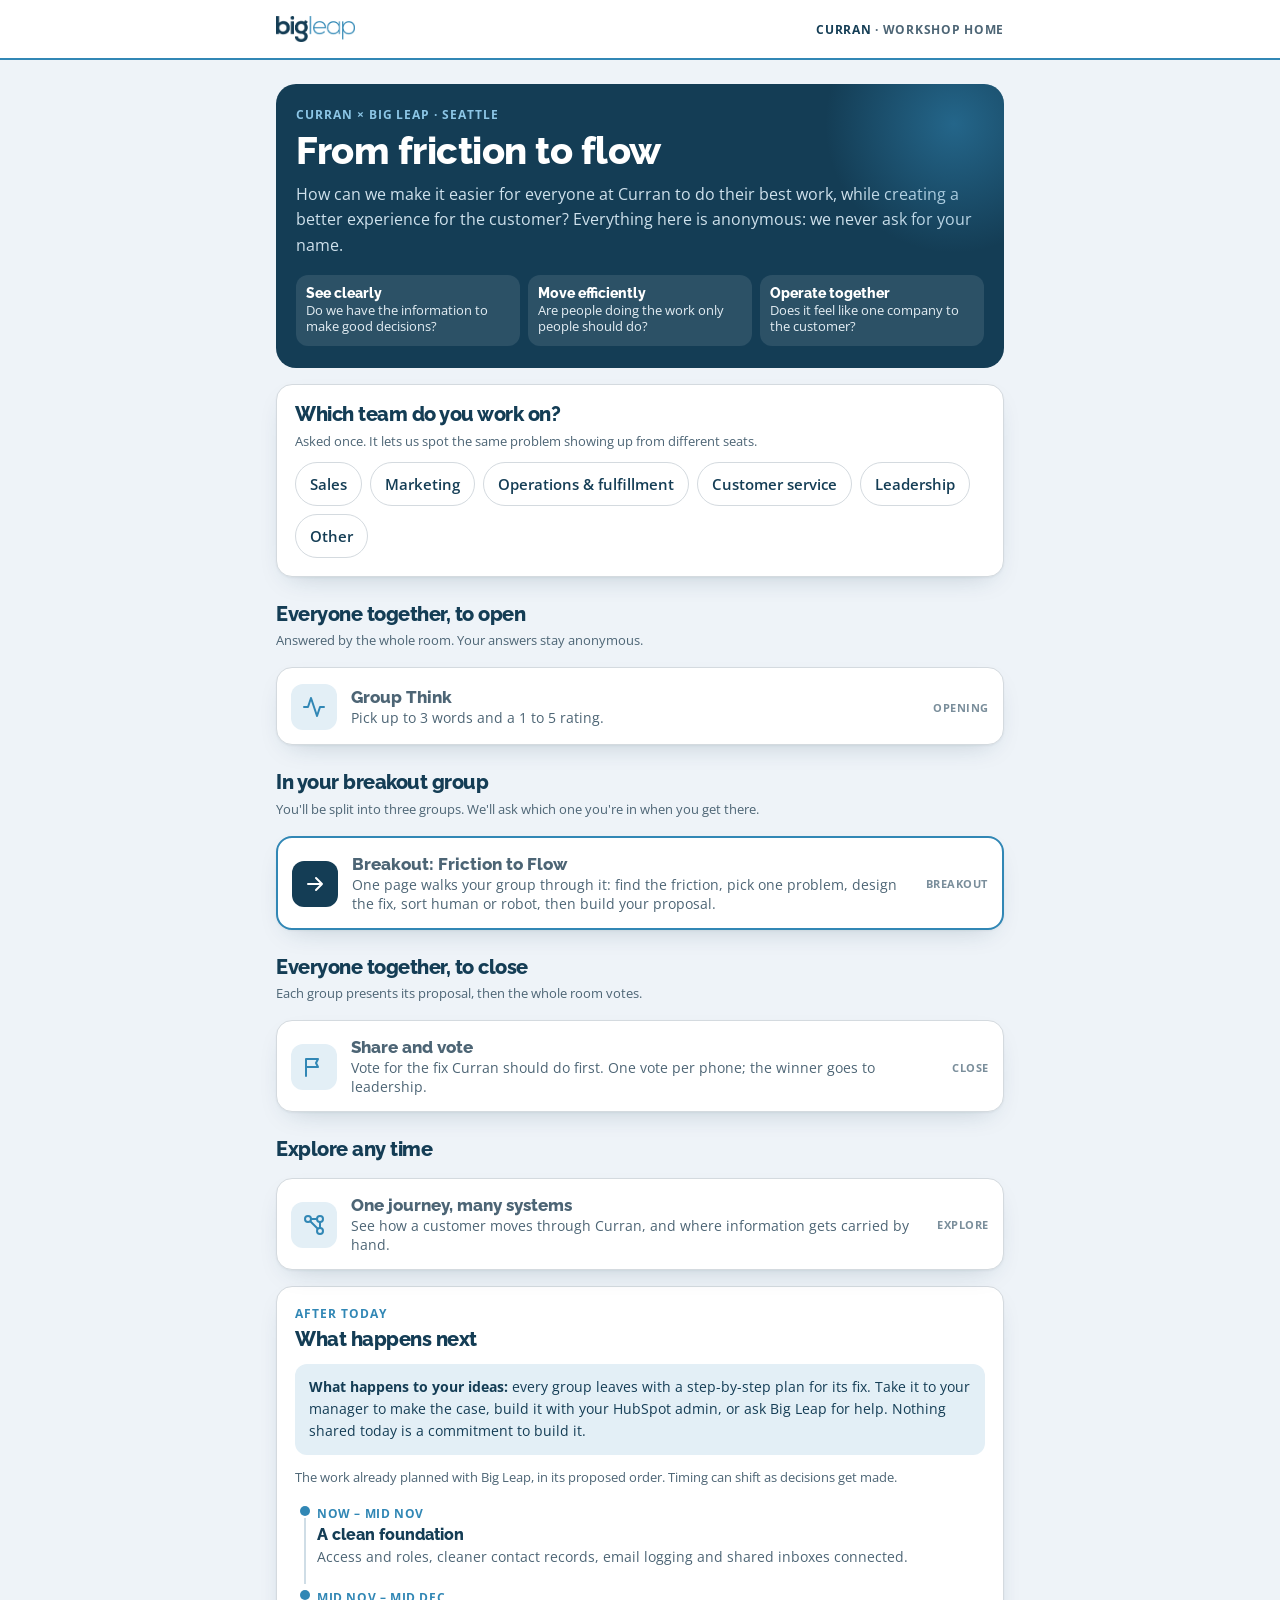
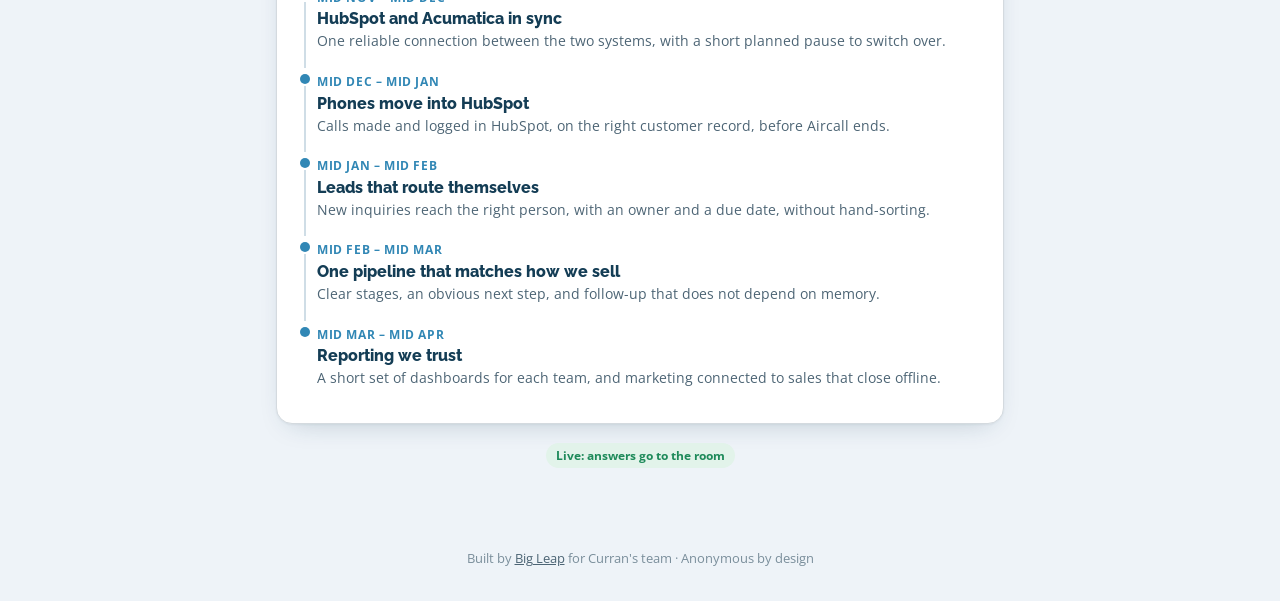
==== curran/index.html @ c3ac2c5b "Landing: Group Think description Co-Authored-By: Claude Opus 5.5 <noreply@anthropic.com> Claude-Sess" ====
<!doctype html>
<html lang="en">
<head>
<meta charset="utf-8">
<meta name="viewport" content="width=device-width, initial-scale=1, viewport-fit=cover">
<meta name="robots" content="noindex, nofollow">
<title>Workshop Toolkits</title>
<meta name="description" content="Interactive toolkits for the Curran × Big Leap RevOps workshop.">
<link rel="icon" href="../assets/bigleap-logo.png">
<link rel="stylesheet" href="../assets/workshop.css">
<style>
  .hero { background:var(--navy); color:#fff; border-radius:20px; padding:22px 20px; margin-top:4px; position:relative; overflow:hidden; }
  .hero::after { content:""; position:absolute; right:-80px; top:-90px; width:260px; height:260px; border-radius:50%; background:radial-gradient(circle, rgba(49,135,181,.55), rgba(49,135,181,0) 70%); }
  .hero h1 { color:#fff; font-size:clamp(26px,7vw,38px); font-weight:800; position:relative; }
  .hero p { color:#CFE1EC; margin-top:8px; position:relative; }
  .hero .eyebrow { color:#8CC6E6; position:relative; }
  .frame { display:grid; grid-template-columns:repeat(3,1fr); gap:8px; margin-top:16px; position:relative; }
  .frame div { background:rgba(255,255,255,.1); border-radius:12px; padding:10px; font-size:12.5px; line-height:1.35; color:#E4EEF4; }
  @media (max-width:440px){ .frame { grid-template-columns:1fr; } .frame div { display:flex; gap:8px; align-items:baseline; } .frame b { flex:none; width:118px; } }
  .frame b { display:block; font:800 14px "Raleway",Arial,sans-serif; color:#fff; margin-bottom:2px; }
  .acts { display:grid; gap:12px; margin-top:16px; }
  .act { display:flex; gap:14px; align-items:center; background:#fff; border:1px solid var(--line); border-radius:16px; padding:14px; text-decoration:none; color:var(--navy); box-shadow:var(--shadow); min-height:76px; }
  .act:hover { border-color:var(--blue); }
  .act .ic { flex:none; width:46px; height:46px; border-radius:12px; display:grid; place-items:center; background:var(--blue-soft); color:var(--blue); }
  .act .ic svg { width:24px; height:24px; }
  .act b { font:800 17px/1.2 "Raleway",Arial,sans-serif; display:block; }
  .act span { font-size:13.5px; color:var(--muted); line-height:1.4; display:block; margin-top:2px; }
  .act .when { margin-left:auto; flex:none; font:700 11px "Open Sans",Arial,sans-serif; color:var(--faint); text-transform:uppercase; letter-spacing:.05em; text-align:right; }
  .act .done-dot { color:var(--green); font-weight:700; }
  .act .see { display:block; font-size:12px; font-weight:700; color:var(--blue); margin-top:2px; white-space:nowrap; }
  .again { display:block; margin:-4px 0 10px 56px; font:700 13px "Open Sans",Arial,sans-serif; color:var(--navy); text-decoration:underline; }
  .tl { list-style:none; margin:12px 0 0; padding:0; position:relative; }
  .tl li { position:relative; padding:0 0 14px 22px; }
  .tl li::before { content:""; position:absolute; left:5px; top:6px; width:10px; height:10px; border-radius:50%; background:var(--blue); }
  .tl li::after { content:""; position:absolute; left:9px; top:18px; bottom:0; width:2px; background:#CFDDE6; }
  .tl li:last-child::after { display:none; }
  .tl .w { font:700 12px "Open Sans",Arial,sans-serif; color:var(--blue); text-transform:uppercase; letter-spacing:.05em; }
  .tl b { display:block; font:800 16px "Raleway",Arial,sans-serif; }
  .tl span { font-size:14px; color:var(--muted); }
</style>
</head>
<body>
<header class="top"><div class="in"><img src="../assets/bigleap-logo.png" alt="Big Leap"><div class="tag">RevOps workshop</div></div></header>
<main class="wrap">
  <section class="hero">
    <div class="eyebrow">Curran × Big Leap · Seattle</div>
    <h1>From friction to flow</h1>
    <p>How can we make it easier for everyone at Curran to do their best work, while creating a better experience for the customer? Everything here is anonymous: we never ask for your name.</p>
    <div class="frame" aria-label="The three things RevOps should help us do">
      <div><b>See clearly</b>Do we have the information to make good decisions?</div>
      <div><b>Move efficiently</b>Are people doing the work only people should do?</div>
      <div><b>Operate together</b>Does it feel like one company to the customer?</div>
    </div>
  </section>

  <section class="card" aria-labelledby="g">
    <h2 id="g">Which team do you work on?</h2>
    <p class="small" style="margin-top:4px">Asked once. It lets us spot the same problem showing up from different seats.</p>
    <div class="chips" id="teams"></div>
  </section>

  <h2 style="font-size:20px;font-weight:800;margin-top:26px">Everyone together, to open</h2>
  <p class="small" style="margin:4px 0 10px">Answered by the whole room. Your answers stay anonymous.</p>
  <nav class="acts" aria-label="Whole-room activities">
    <a class="act" href="pulse.html" data-a="pulse"><span class="ic"><svg viewBox="0 0 24 24" fill="none" stroke="currentColor" stroke-width="2" stroke-linecap="round" stroke-linejoin="round"><path d="M22 12h-4l-3 9L9 3l-3 9H2"/></svg></span><span><b>Group Think</b><span>Pick up to 3 words and a 1 to 5 rating.</span></span><span class="when">Opening</span></a>
  </nav>

  <h2 style="font-size:20px;font-weight:800;margin-top:26px">In your breakout group</h2>
  <p class="small" style="margin:4px 0 10px">You'll be split into three groups. We'll ask which one you're in when you get there.</p>
  <nav class="acts" aria-label="Breakout activities">
    <a class="act" href="breakout.html" data-a="breakout" style="border:2px solid var(--blue)"><span class="ic" style="background:var(--navy);color:#fff"><svg viewBox="0 0 24 24" fill="none" stroke="currentColor" stroke-width="2" stroke-linecap="round" stroke-linejoin="round"><path d="M5 12h14M13 6l6 6-6 6"/></svg></span><span><b>Breakout: Friction to Flow</b><span>One page walks your group through it: find the friction, pick one problem, design the fix, sort human or robot, then build your proposal.</span></span><span class="when">Breakout</span></a>
  </nav>

  <h2 style="font-size:20px;font-weight:800;margin-top:26px">Everyone together, to close</h2>
  <p class="small" style="margin:4px 0 10px">Each group presents its proposal, then the whole room votes.</p>
  <nav class="acts" aria-label="Share and vote">
    <a class="act" href="breakout.html?step=6" data-a="vote"><span class="ic"><svg viewBox="0 0 24 24" fill="none" stroke="currentColor" stroke-width="2" stroke-linecap="round" stroke-linejoin="round"><path d="M4 21V4M4 4h12l-2 4 2 4H4"/></svg></span><span><b>Share and vote</b><span>Vote for the fix Curran should do first. One vote per phone; the winner goes to leadership.</span></span><span class="when">Close</span></a>
  </nav>


  <h2 style="font-size:20px;font-weight:800;margin-top:26px">Explore any time</h2>
  <nav class="acts" aria-label="Reference">
    <a class="act" href="map.html" data-a="map"><span class="ic"><svg viewBox="0 0 24 24" fill="none" stroke="currentColor" stroke-width="2" stroke-linecap="round" stroke-linejoin="round"><circle cx="6" cy="6" r="3"/><circle cx="18" cy="18" r="3"/><circle cx="18" cy="6" r="3"/><path d="M9 6h6M18 9v6M8.5 8.5l7 7"/></svg></span><span><b>One journey, many systems</b><span>See how a customer moves through Curran, and where information gets carried by hand.</span></span><span class="when">Explore</span></a>
  </nav>

  <section class="card" aria-labelledby="next">
    <div class="eyebrow">After today</div>
    <h2 id="next">What happens next</h2>
    <div class="note"><b>What happens to your ideas:</b> every group leaves with a step-by-step plan for its fix. Take it to your manager to make the case, build it with your HubSpot admin, or ask Big Leap for help. Nothing shared today is a commitment to build it.</div>
    <p class="small" style="margin-top:12px">The work already planned with Big Leap, in its proposed order. Timing can shift as decisions get made.</p>
    <ol class="tl" id="tl"></ol>
  </section>

  <p style="text-align:center;margin-top:18px"><span id="mode"></span></p>
</main>
<footer class="foot">Built by <a href="https://www.bigleap.com/" rel="noopener">Big Leap</a> for Curran's team · Anonymous by design</footer>
<script src="../assets/config.js"></script>
<script src="../assets/workshop.js"></script>
<script>
  var t = document.getElementById('teams');
  t.innerHTML = BL.config.teams.map(function (x) { return '<button class="chip" data-v="' + BL.esc(x) + '">' + BL.esc(x) + '</button>'; }).join('');
  BL.choice(t, { onChange: function (v) { BL.setTeam(v); } });
  var ct = BL.team(); if (ct) { var tb = t.querySelector('[data-v="' + ct + '"]'); if (tb) tb.setAttribute('aria-pressed', 'true'); }
  var MULTI = { friction: 1, fixit: 1 };
  document.querySelectorAll('.act').forEach(function (a) {
    var k = a.getAttribute('data-a');
    if (k === 'map' || !BL.mine(k).length) return;
    var page = a.getAttribute('href');
    a.setAttribute('href', 'wall.html?view=' + k);
    a.setAttribute('target', '_blank');
    a.setAttribute('rel', 'noopener');
    a.querySelector('.when').innerHTML = '<span class="done-dot">\u2713 Done</span><span class="see">See the answers \u2192</span>';
    if (MULTI[k]) {
      var again = document.createElement('a');
      again.className = 'again';
      again.setAttribute('href', page);
      again.textContent = '+ Add another';
      a.insertAdjacentElement('afterend', again);
    }
  });
  document.getElementById('tl').innerHTML = BL.ROADMAP.map(function (p) {
    return '<li><span class="w">' + BL.esc(p.when) + '</span><b>' + BL.esc(p.name) + '</b><span>' + BL.esc(p.what) + '</span></li>';
  }).join('');
  BL.chrome('Workshop home');
</script>
</body>
</html>
---- assets/workshop.css ----
/* Big Leap workshop toolkits — shared styles.
   Brand tokens match bigleap.com and the DIY Toolkits site: Raleway headings, Open Sans body,
   navy #143D55, blue #3187B5, red CTA #EA4335, sky #EEF3F8. Light only (projector + phone). */
@import url("fonts/fonts.css");
:root {
  --navy:#143D55; --navy-deep:#0E2B3C; --blue:#3187B5; --blue-soft:#E3EFF6; --sky:#EEF3F8;
  --line:#D4DADF; --text:#143D55; --muted:#4D6575; --faint:#7A8E9B; --red:#EA4335; --red-dark:#C5372B;
  --paper:#fff; --green:#1E8A5A; --green-soft:#E2F3EA; --amber:#B86E00; --amber-soft:#FDF1DC;
  --data:#3187B5; --process:#7B5EA7; --comm:#D9822B;
  --radius:16px; --shadow:0 1px 2px rgba(20,61,85,.05), 0 10px 28px -14px rgba(20,61,85,.28);
}
* { box-sizing:border-box; }
html { -webkit-text-size-adjust:100%; }
body { margin:0; font:16px/1.6 "Open Sans","Segoe UI",Arial,sans-serif; color:var(--text); background:var(--sky); overflow-wrap:anywhere; -webkit-font-smoothing:antialiased; }
h1,h2,h3,h4 { font-family:"Raleway","Segoe UI",Arial,sans-serif; color:var(--navy); letter-spacing:-.5px; margin:0; line-height:1.18; text-wrap:balance; }
p { margin:0; }
a { color:var(--blue); }
button { font:inherit; }
:focus-visible { outline:3px solid var(--blue); outline-offset:3px; border-radius:8px; }
.sr { position:absolute; width:1px; height:1px; overflow:hidden; clip:rect(0 0 0 0); white-space:nowrap; }

/* Chrome */
.top { background:#fff; border-bottom:2px solid var(--blue); position:sticky; top:0; z-index:20; }
.top .in { max-width:760px; margin:0 auto; padding:10px 16px; display:flex; align-items:center; justify-content:space-between; gap:12px; min-height:58px; }
.top img { height:26px; width:auto; display:block; }
.top .tag { font:700 12px "Open Sans",Arial,sans-serif; color:var(--muted); letter-spacing:.06em; text-transform:uppercase; text-align:right; }
.top .tag b { color:var(--navy); }
.wrap { max-width:760px; margin:0 auto; padding:20px 16px 72px; }
.foot { text-align:center; color:var(--faint); font-size:13px; padding:8px 16px 32px; }
.foot a { color:var(--muted); }

/* Type helpers */
.eyebrow { font:700 12px "Open Sans",Arial,sans-serif; letter-spacing:.08em; text-transform:uppercase; color:var(--blue); margin-bottom:6px; }
.h1 { font-size:clamp(26px,6.4vw,36px); font-weight:800; }
.lede { color:var(--muted); margin-top:8px; font-size:16px; }
.small { font-size:13px; color:var(--muted); }

/* Cards */
.card { background:#fff; border:1px solid var(--line); border-radius:var(--radius); padding:18px; box-shadow:var(--shadow); margin-top:16px; }
.card h2 { font-size:20px; font-weight:800; }
.card h3 { font-size:17px; font-weight:700; }
.step { display:flex; gap:10px; align-items:baseline; margin-bottom:10px; }
.step .n { flex:none; width:28px; height:28px; border-radius:50%; background:var(--navy); color:#fff; font:800 14px/28px "Raleway",Arial,sans-serif; text-align:center; }

/* Choice chips & tiles */
[hidden] { display:none !important; }
.chips { display:flex; flex-wrap:wrap; gap:8px; margin-top:10px; }
.chip { min-height:44px; padding:9px 14px; border-radius:999px; border:1.5px solid var(--line); background:#fff; color:var(--navy); font-weight:600; font-size:15px; cursor:pointer; text-align:left; }
.chip:hover { border-color:var(--blue); }
.chip[aria-pressed="true"] { background:var(--navy); border-color:var(--navy); color:#fff; }
.tiles { display:grid; grid-template-columns:repeat(2,minmax(0,1fr)); gap:10px; margin-top:10px; }
@media (min-width:560px){ .tiles.t4 { grid-template-columns:repeat(4,minmax(0,1fr)); } .tiles.t3 { grid-template-columns:repeat(3,minmax(0,1fr)); } }
.tile { min-height:84px; padding:12px; border-radius:14px; border:1.5px solid var(--line); background:#fff; color:var(--navy); cursor:pointer; text-align:left; display:flex; flex-direction:column; gap:3px; }
.tile b { font:800 15px/1.25 "Raleway",Arial,sans-serif; }
.tile span { font-size:12.5px; line-height:1.4; color:var(--muted); }
.tile .num { font:800 12px "Open Sans",Arial,sans-serif; color:var(--blue); letter-spacing:.05em; }
.tile .who { font:700 11.5px "Open Sans",Arial,sans-serif; color:var(--blue); text-transform:uppercase; letter-spacing:.04em; }
.tile[aria-pressed="true"] .who { color:#cfe4f0; }
.tile:hover { border-color:var(--blue); }
.tile[aria-pressed="true"] { border-color:var(--navy); background:var(--navy); }
.tile[aria-pressed="true"] b, .tile[aria-pressed="true"] span, .tile[aria-pressed="true"] .num { color:#fff; }
.tile.data[aria-pressed="true"] { background:var(--data); border-color:var(--data); }
.tile.process[aria-pressed="true"] { background:var(--process); border-color:var(--process); }
.tile.comm[aria-pressed="true"] { background:var(--comm); border-color:var(--comm); }

/* Inputs */
label.f { display:block; font-weight:700; margin:14px 0 6px; }
textarea, input[type=text] { width:100%; font:16px/1.5 "Open Sans",Arial,sans-serif; color:var(--text); border:1.5px solid var(--line); border-radius:12px; padding:12px; background:#fff; }
textarea { min-height:96px; resize:vertical; }
textarea:focus, input[type=text]:focus { border-color:var(--blue); outline:none; box-shadow:0 0 0 3px rgba(49,135,181,.18); }
.count { text-align:right; font-size:12px; color:var(--faint); margin-top:4px; }
input[type=range] { width:100%; accent-color:var(--blue); height:36px; }
.range-ends { display:flex; justify-content:space-between; font-size:13px; color:var(--muted); font-weight:600; }

/* Buttons */
.btn { display:inline-flex; align-items:center; justify-content:center; gap:8px; min-height:50px; padding:12px 24px; border-radius:14px; background:var(--red); color:#fff; font:700 16px "Open Sans",Arial,sans-serif; border:0; cursor:pointer; text-decoration:none; }
.btn:hover { background:var(--red-dark); }
.btn:disabled { background:#C9D2D8; cursor:not-allowed; }
.btn.block { width:100%; }
.btn.ghost { background:#fff; color:var(--navy); box-shadow:inset 0 0 0 2px var(--navy); }
.btn.ghost:hover { background:var(--sky); }
.btn.navy { background:var(--navy); }
.linkbtn { background:none; border:0; color:var(--blue); font-weight:700; cursor:pointer; padding:8px 0; text-decoration:underline; }
.row { display:flex; gap:10px; flex-wrap:wrap; margin-top:16px; }

/* Feedback */
.toast { position:fixed; left:50%; bottom:22px; transform:translateX(-50%) translateY(140%); background:var(--navy); color:#fff; padding:12px 18px; border-radius:12px; font-weight:600; box-shadow:var(--shadow); transition:transform .25s ease; z-index:50; max-width:calc(100% - 32px); text-align:center; }
.toast.show { transform:translateX(-50%) translateY(0); }
.done { text-align:center; padding:26px 18px; }
.done .check { width:56px; height:56px; border-radius:50%; background:var(--green-soft); color:var(--green); display:grid; place-items:center; margin:0 auto 12px; }
.mode { font-size:12px; font-weight:700; border-radius:999px; padding:3px 10px; display:inline-block; }
.mode.demo { background:var(--amber-soft); color:var(--amber); }
.mode.live { background:var(--green-soft); color:var(--green); }
.note { background:var(--blue-soft); border-radius:12px; padding:12px 14px; font-size:14px; color:var(--navy); margin-top:12px; }
.mine { list-style:none; padding:0; margin:10px 0 0; display:grid; gap:8px; }
.mine li { background:var(--sky); border-radius:10px; padding:10px 12px; font-size:14px; }
.pill { display:inline-block; font-size:11.5px; font-weight:700; padding:2px 9px; border-radius:999px; background:var(--sky); color:var(--navy); margin-right:4px; }
.pill.data { background:#E1EEF6; color:#1F6A92; } .pill.process { background:#EEE8F6; color:#5B4285; } .pill.comm { background:#FBEBDD; color:#9A5512; }

/* Progress */
.prog { display:flex; gap:6px; margin:14px 0 4px; }
.prog i { flex:1; height:6px; border-radius:6px; background:#D9E3EA; }
.prog i.on { background:var(--blue); }
/* Long forms on a phone: keep the submit button reachable without scrolling to the end.
   Only forms marked data-sticky-submit; short ones look wrong with a floating button. */
@media (max-width:820px){
  [data-sticky-submit] .row:has(> #go) { position:sticky; bottom:0; z-index:5; padding:10px 0 calc(10px + env(safe-area-inset-bottom,0px)); margin-top:2px; background:var(--sky); }
  .card[data-sticky-submit] > .row:has(> #go) { background:var(--paper); }
  [data-sticky-submit] .row:has(> #go) .btn { box-shadow:0 6px 18px rgba(20,61,85,.18); }
}
@media (prefers-reduced-motion:reduce){ * { transition:none !important; animation:none !important; } }
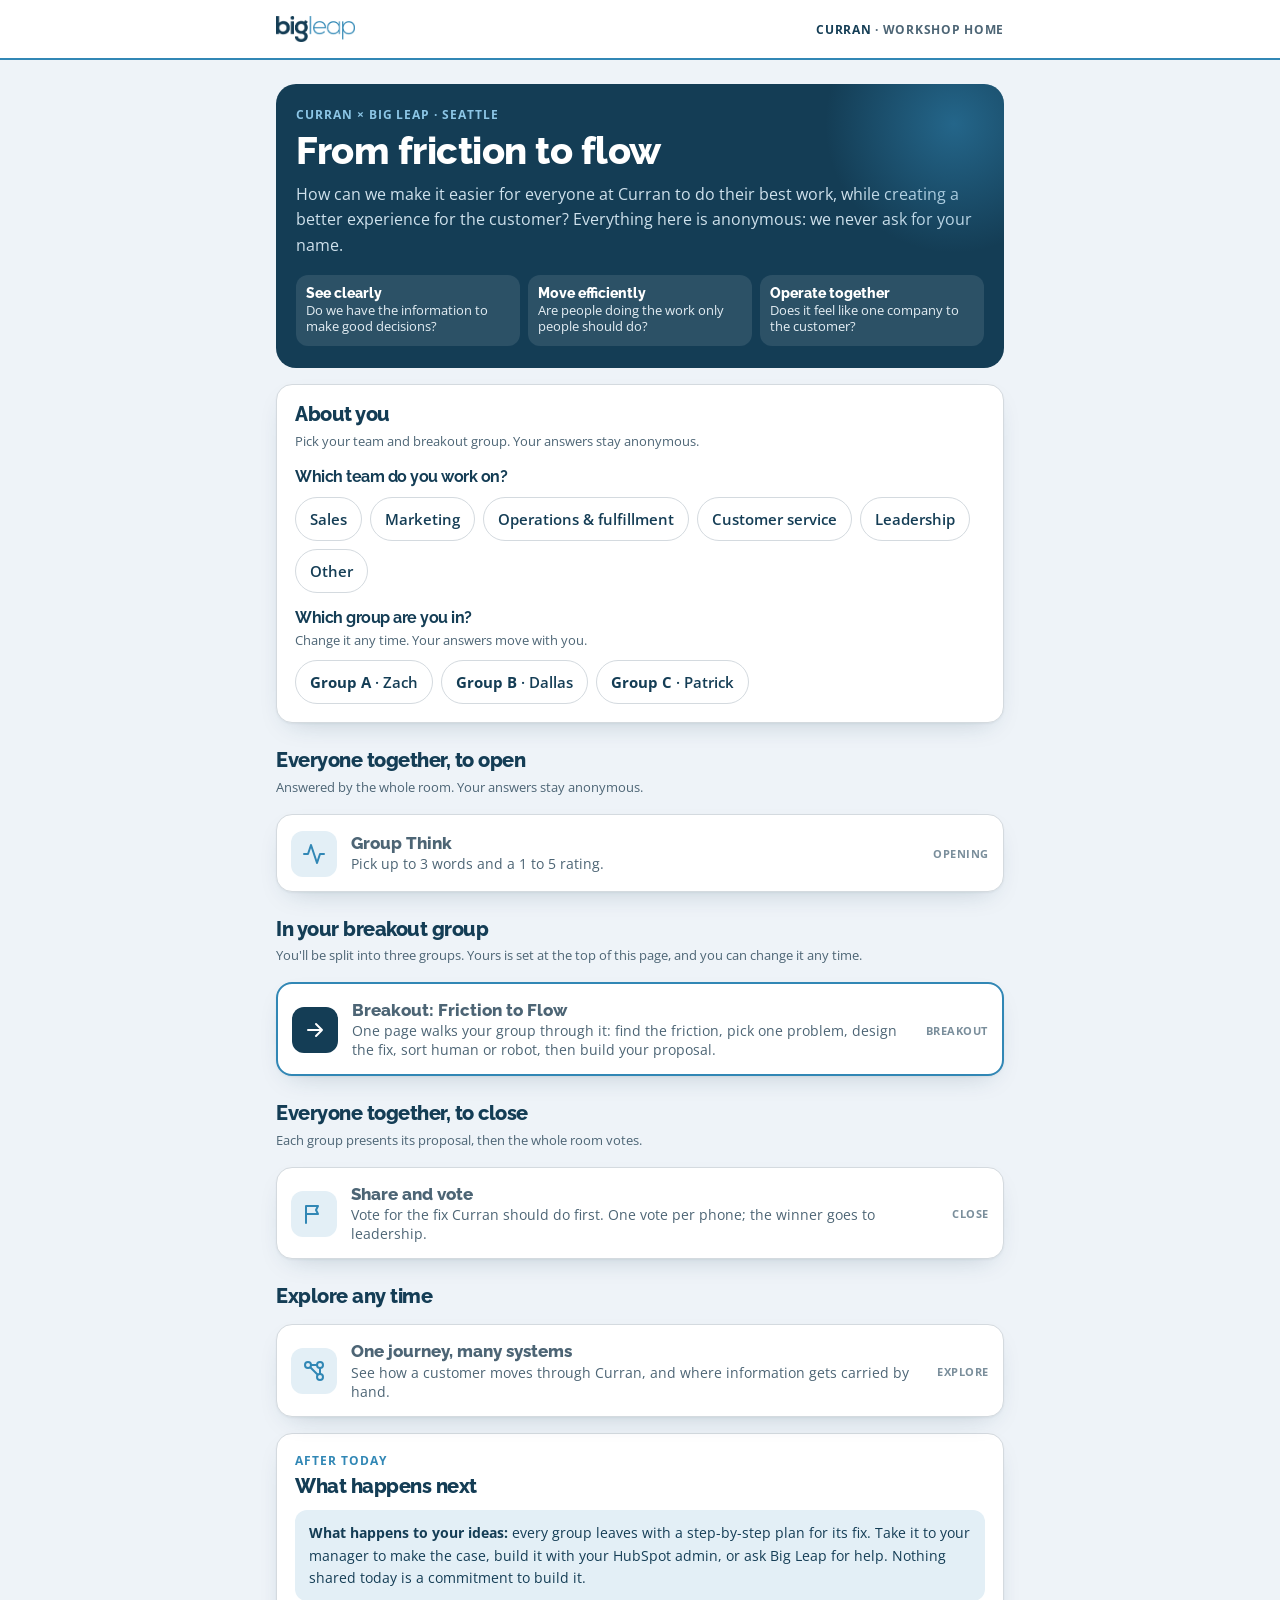
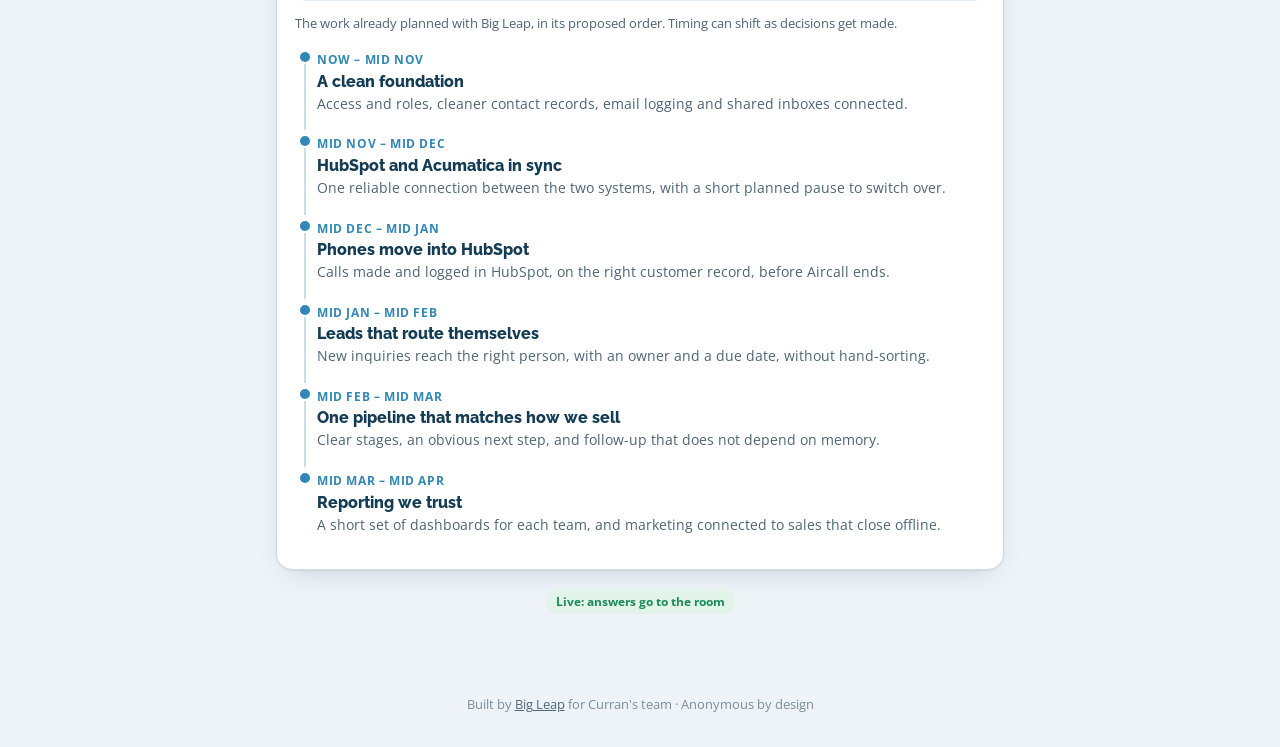
==== commit 4f6cd883: "Home: team and group pickers (change any time); Group Think reopens with your answers and replaces t" ====
--- a/curran/index.html
+++ b/curran/index.html
@@ -54,9 +54,14 @@
   </section>
 
   <section class="card" aria-labelledby="g">
-    <h2 id="g">Which team do you work on?</h2>
-    <p class="small" style="margin-top:4px">Asked once. It lets us spot the same problem showing up from different seats.</p>
+    <h2 id="g">Who are you?</h2>
+    <p class="small" id="meintro" style="margin-top:4px">Find your name and we'll fill in your team and breakout group. Your answers stay anonymous; your name never leaves this phone.</p>
+    <div id="findme" style="margin-top:12px"></div>
+    <h3 style="font-size:16px;margin-top:16px">Which team do you work on?</h3>
     <div class="chips" id="teams"></div>
+    <h3 style="font-size:16px;margin-top:16px">Which group are you in?</h3>
+    <p class="small" style="margin-top:2px">Change it any time. Your answers move with you.</p>
+    <div class="chips" id="grps"></div>
   </section>
 
   <h2 style="font-size:20px;font-weight:800;margin-top:26px">Everyone together, to open</h2>
@@ -66,7 +71,7 @@
   </nav>
 
   <h2 style="font-size:20px;font-weight:800;margin-top:26px">In your breakout group</h2>
-  <p class="small" style="margin:4px 0 10px">You'll be split into three groups. We'll ask which one you're in when you get there.</p>
+  <p class="small" style="margin:4px 0 10px">You'll be split into three groups. Yours is set at the top of this page, and you can change it any time.</p>
   <nav class="acts" aria-label="Breakout activities">
     <a class="act" href="breakout.html" data-a="breakout" style="border:2px solid var(--blue)"><span class="ic" style="background:var(--navy);color:#fff"><svg viewBox="0 0 24 24" fill="none" stroke="currentColor" stroke-width="2" stroke-linecap="round" stroke-linejoin="round"><path d="M5 12h14M13 6l6 6-6 6"/></svg></span><span><b>Breakout: Friction to Flow</b><span>One page walks your group through it: find the friction, pick one problem, design the fix, sort human or robot, then build your proposal.</span></span><span class="when">Breakout</span></a>
   </nav>
@@ -100,11 +105,20 @@
   var t = document.getElementById('teams');
   t.innerHTML = BL.config.teams.map(function (x) { return '<button class="chip" data-v="' + BL.esc(x) + '">' + BL.esc(x) + '</button>'; }).join('');
   BL.choice(t, { onChange: function (v) { BL.setTeam(v); } });
-  var ct = BL.team(); if (ct) { var tb = t.querySelector('[data-v="' + ct + '"]'); if (tb) tb.setAttribute('aria-pressed', 'true'); }
+  var gp = document.getElementById('grps');
+  gp.innerHTML = BL.config.groups.map(function (g) { return '<button class="chip" data-v="' + BL.esc(g.id) + '"><b>' + BL.esc(g.name) + '</b> · ' + BL.esc(g.lead) + '</button>'; }).join('');
+  BL.choice(gp, { onChange: function (v) { BL.setGroup(v); BL.chrome('Workshop home'); } });
+  function mark() {
+    [[t, BL.team()], [gp, BL.group()]].forEach(function (x) { [].forEach.call(x[0].querySelectorAll('[data-v]'), function (b) { b.setAttribute('aria-pressed', b.getAttribute('data-v') === x[1] ? 'true' : 'false'); }); });
+  }
+  mark();
+  BL.findMe(document.getElementById('findme'), function () { mark(); BL.chrome('Workshop home'); });
+  if (!document.getElementById('findme').innerHTML) { document.getElementById('g').textContent = 'About you'; document.getElementById('meintro').textContent = 'Pick your team and breakout group. Your answers stay anonymous.'; }
   var MULTI = { friction: 1, fixit: 1 };
   document.querySelectorAll('.act').forEach(function (a) {
     var k = a.getAttribute('data-a');
     if (k === 'map' || !BL.mine(k).length) return;
+    if (k === 'pulse') { a.querySelector('.when').innerHTML = '<span class="done-dot">\u2713 Done</span><span class="see">See or change \u2192</span>'; return; }
     var page = a.getAttribute('href');
     a.setAttribute('href', 'wall.html?view=' + k);
     a.setAttribute('target', '_blank');
--- a/assets/workshop.css
+++ b/assets/workshop.css
@@ -65,9 +65,9 @@
 
 /* Inputs */
 label.f { display:block; font-weight:700; margin:14px 0 6px; }
-textarea, input[type=text] { width:100%; font:16px/1.5 "Open Sans",Arial,sans-serif; color:var(--text); border:1.5px solid var(--line); border-radius:12px; padding:12px; background:#fff; }
+textarea, input[type=text], input[type=search] { width:100%; font:16px/1.5 "Open Sans",Arial,sans-serif; color:var(--text); border:1.5px solid var(--line); border-radius:12px; padding:12px; background:#fff; }
 textarea { min-height:96px; resize:vertical; }
-textarea:focus, input[type=text]:focus { border-color:var(--blue); outline:none; box-shadow:0 0 0 3px rgba(49,135,181,.18); }
+textarea:focus, input[type=text]:focus, input[type=search]:focus { border-color:var(--blue); outline:none; box-shadow:0 0 0 3px rgba(49,135,181,.18); }
 .count { text-align:right; font-size:12px; color:var(--faint); margin-top:4px; }
 input[type=range] { width:100%; accent-color:var(--blue); height:36px; }
 .range-ends { display:flex; justify-content:space-between; font-size:13px; color:var(--muted); font-weight:600; }
@@ -109,3 +109,10 @@
   [data-sticky-submit] .row:has(> #go) .btn { box-shadow:0 6px 18px rgba(20,61,85,.18); }
 }
 @media (prefers-reduced-motion:reduce){ * { transition:none !important; animation:none !important; } }
+
+/* Find your name */
+.fm-list { display:grid; gap:6px; margin-top:6px; }
+.fm-hit { display:flex; justify-content:space-between; align-items:center; gap:10px; min-height:48px; padding:10px 14px; border-radius:12px; border:1.5px solid var(--line); background:#fff; color:var(--navy); cursor:pointer; text-align:left; font-size:15px; }
+.fm-hit:hover, .fm-hit:focus { border-color:var(--blue); }
+.fm-hit b { font:800 16px "Raleway",Arial,sans-serif; }
+.fm-hit span { font-size:13px; color:var(--muted); }
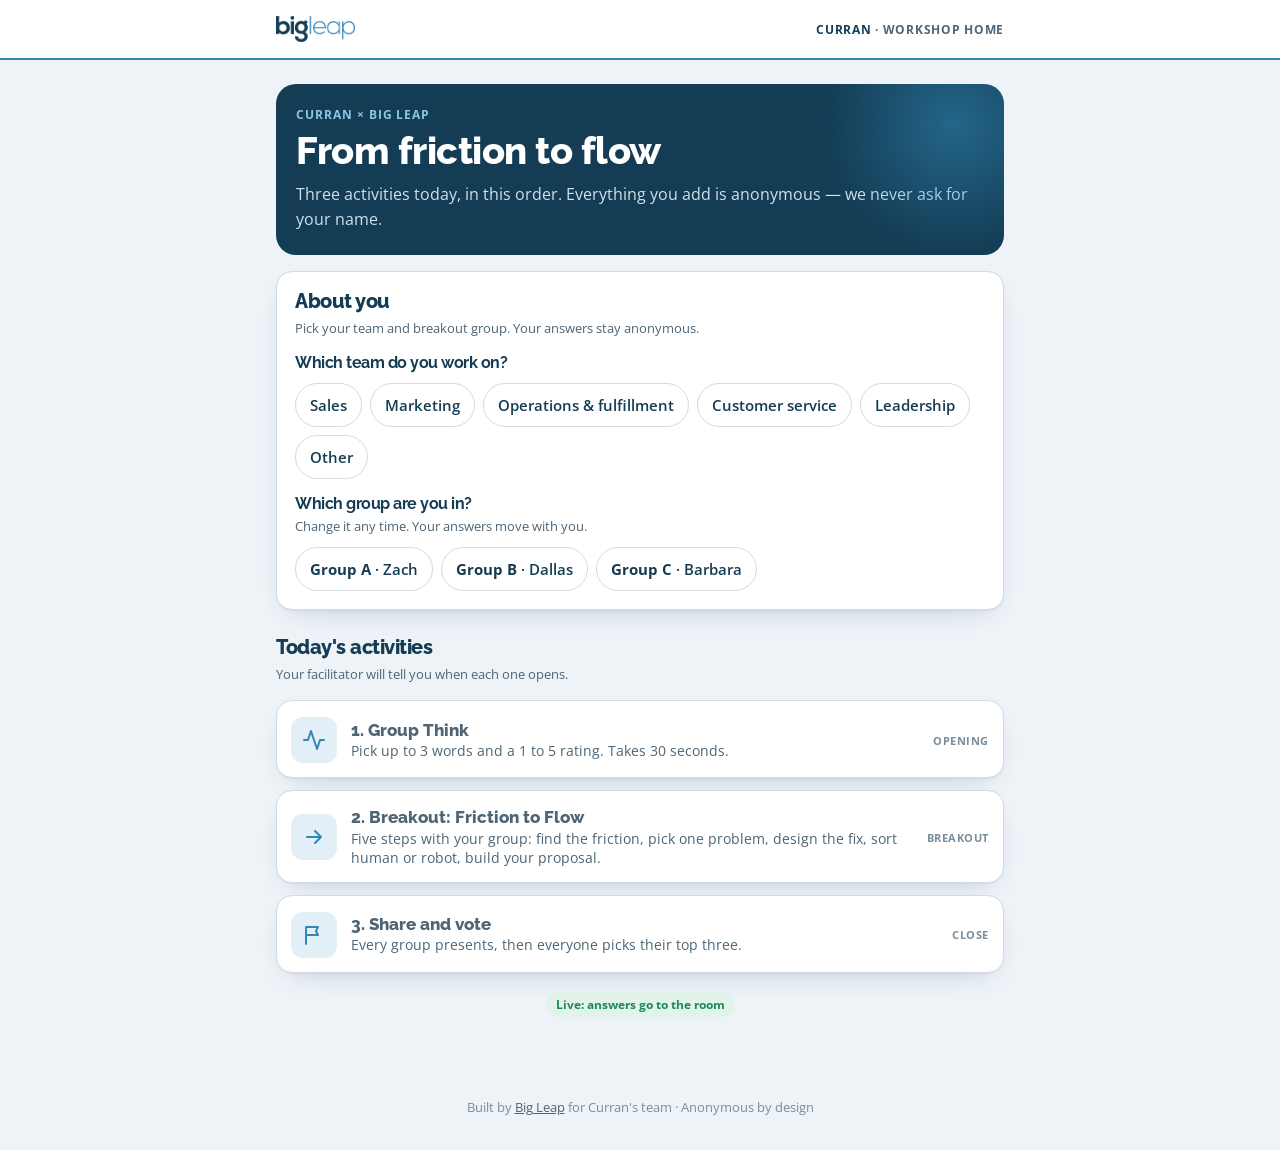
==== commit 694f37af: "Strip the toolkit home to the three activities, in order The landing page was pulling attention in s" ====
--- a/curran/index.html
+++ b/curran/index.html
@@ -43,14 +43,9 @@
 <header class="top"><div class="in"><img src="../assets/bigleap-logo.png" alt="Big Leap"><div class="tag">RevOps workshop</div></div></header>
 <main class="wrap">
   <section class="hero">
-    <div class="eyebrow">Curran × Big Leap · Seattle</div>
+    <div class="eyebrow">Curran × Big Leap</div>
     <h1>From friction to flow</h1>
-    <p>How can we make it easier for everyone at Curran to do their best work, while creating a better experience for the customer? Everything here is anonymous: we never ask for your name.</p>
-    <div class="frame" aria-label="The three things RevOps should help us do">
-      <div><b>See clearly</b>Do we have the information to make good decisions?</div>
-      <div><b>Move efficiently</b>Are people doing the work only people should do?</div>
-      <div><b>Operate together</b>Does it feel like one company to the customer?</div>
-    </div>
+    <p>Three activities today, in this order. Everything you add is anonymous — we never ask for your name.</p>
   </section>
 
   <section class="card" aria-labelledby="g">
@@ -64,37 +59,13 @@
     <div class="chips" id="grps"></div>
   </section>
 
-  <h2 style="font-size:20px;font-weight:800;margin-top:26px">Everyone together, to open</h2>
-  <p class="small" style="margin:4px 0 10px">Answered by the whole room. Your answers stay anonymous.</p>
-  <nav class="acts" aria-label="Whole-room activities">
-    <a class="act" href="pulse.html" data-a="pulse"><span class="ic"><svg viewBox="0 0 24 24" fill="none" stroke="currentColor" stroke-width="2" stroke-linecap="round" stroke-linejoin="round"><path d="M22 12h-4l-3 9L9 3l-3 9H2"/></svg></span><span><b>Group Think</b><span>Pick up to 3 words and a 1 to 5 rating.</span></span><span class="when">Opening</span></a>
+  <h2 style="font-size:20px;font-weight:800;margin-top:26px">Today's activities</h2>
+  <p class="small" style="margin:4px 0 10px">Your facilitator will tell you when each one opens.</p>
+  <nav class="acts" aria-label="Today's activities, in order">
+    <a class="act" href="pulse.html" data-a="pulse"><span class="ic"><svg viewBox="0 0 24 24" fill="none" stroke="currentColor" stroke-width="2" stroke-linecap="round" stroke-linejoin="round"><path d="M22 12h-4l-3 9L9 3l-3 9H2"/></svg></span><span><b>1. Group Think</b><span>Pick up to 3 words and a 1 to 5 rating. Takes 30 seconds.</span></span><span class="when">Opening</span></a>
+    <a class="act" href="breakout.html" data-a="breakout"><span class="ic"><svg viewBox="0 0 24 24" fill="none" stroke="currentColor" stroke-width="2" stroke-linecap="round" stroke-linejoin="round"><path d="M5 12h14M13 6l6 6-6 6"/></svg></span><span><b>2. Breakout: Friction to Flow</b><span>Five steps with your group: find the friction, pick one problem, design the fix, sort human or robot, build your proposal.</span></span><span class="when">Breakout</span></a>
+    <a class="act" href="breakout.html?step=6" data-a="vote"><span class="ic"><svg viewBox="0 0 24 24" fill="none" stroke="currentColor" stroke-width="2" stroke-linecap="round" stroke-linejoin="round"><path d="M4 21V4M4 4h12l-2 4 2 4H4"/></svg></span><span><b>3. Share and vote</b><span>Every group presents, then everyone picks their top three.</span></span><span class="when">Close</span></a>
   </nav>
-
-  <h2 style="font-size:20px;font-weight:800;margin-top:26px">In your breakout group</h2>
-  <p class="small" style="margin:4px 0 10px">You'll be split into three groups. Yours is set at the top of this page, and you can change it any time.</p>
-  <nav class="acts" aria-label="Breakout activities">
-    <a class="act" href="breakout.html" data-a="breakout" style="border:2px solid var(--blue)"><span class="ic" style="background:var(--navy);color:#fff"><svg viewBox="0 0 24 24" fill="none" stroke="currentColor" stroke-width="2" stroke-linecap="round" stroke-linejoin="round"><path d="M5 12h14M13 6l6 6-6 6"/></svg></span><span><b>Breakout: Friction to Flow</b><span>One page walks your group through it: find the friction, pick one problem, design the fix, sort human or robot, then build your proposal.</span></span><span class="when">Breakout</span></a>
-  </nav>
-
-  <h2 style="font-size:20px;font-weight:800;margin-top:26px">Everyone together, to close</h2>
-  <p class="small" style="margin:4px 0 10px">Each group presents its proposal, then the whole room votes.</p>
-  <nav class="acts" aria-label="Share and vote">
-    <a class="act" href="breakout.html?step=6" data-a="vote"><span class="ic"><svg viewBox="0 0 24 24" fill="none" stroke="currentColor" stroke-width="2" stroke-linecap="round" stroke-linejoin="round"><path d="M4 21V4M4 4h12l-2 4 2 4H4"/></svg></span><span><b>Share and vote</b><span>Vote for the fix Curran should do first. One vote per phone; the winner goes to leadership.</span></span><span class="when">Close</span></a>
-  </nav>
-
-
-  <h2 style="font-size:20px;font-weight:800;margin-top:26px">Explore any time</h2>
-  <nav class="acts" aria-label="Reference">
-    <a class="act" href="map.html" data-a="map"><span class="ic"><svg viewBox="0 0 24 24" fill="none" stroke="currentColor" stroke-width="2" stroke-linecap="round" stroke-linejoin="round"><circle cx="6" cy="6" r="3"/><circle cx="18" cy="18" r="3"/><circle cx="18" cy="6" r="3"/><path d="M9 6h6M18 9v6M8.5 8.5l7 7"/></svg></span><span><b>One journey, many systems</b><span>See how a customer moves through Curran, and where information gets carried by hand.</span></span><span class="when">Explore</span></a>
-  </nav>
-
-  <section class="card" aria-labelledby="next">
-    <div class="eyebrow">After today</div>
-    <h2 id="next">What happens next</h2>
-    <div class="note"><b>What happens to your ideas:</b> every group leaves with a step-by-step plan for its fix. Take it to your manager to make the case, build it with your HubSpot admin, or ask Big Leap for help. Nothing shared today is a commitment to build it.</div>
-    <p class="small" style="margin-top:12px">The work already planned with Big Leap, in its proposed order. Timing can shift as decisions get made.</p>
-    <ol class="tl" id="tl"></ol>
-  </section>
 
   <p style="text-align:center;margin-top:18px"><span id="mode"></span></p>
 </main>
@@ -114,27 +85,22 @@
   mark();
   BL.findMe(document.getElementById('findme'), function () { mark(); BL.chrome('Workshop home'); });
   if (!document.getElementById('findme').innerHTML) { document.getElementById('g').textContent = 'About you'; document.getElementById('meintro').textContent = 'Pick your team and breakout group. Your answers stay anonymous.'; }
-  var MULTI = { friction: 1, fixit: 1 };
+
+  /* A finished activity keeps its own link (people re-enter it), and gains a
+     separate "see the room" link. Those are the only two places to go from here. */
+  var WALLVIEW = { pulse: 'pulse', breakout: 'friction', vote: 'proposals' };
   document.querySelectorAll('.act').forEach(function (a) {
     var k = a.getAttribute('data-a');
-    if (k === 'map' || !BL.mine(k).length) return;
-    if (k === 'pulse') { a.querySelector('.when').innerHTML = '<span class="done-dot">\u2713 Done</span><span class="see">See or change \u2192</span>'; return; }
-    var page = a.getAttribute('href');
-    a.setAttribute('href', 'wall.html?view=' + k);
-    a.setAttribute('target', '_blank');
-    a.setAttribute('rel', 'noopener');
-    a.querySelector('.when').innerHTML = '<span class="done-dot">\u2713 Done</span><span class="see">See the answers \u2192</span>';
-    if (MULTI[k]) {
-      var again = document.createElement('a');
-      again.className = 'again';
-      again.setAttribute('href', page);
-      again.textContent = '+ Add another';
-      a.insertAdjacentElement('afterend', again);
-    }
+    if (!BL.mine(k === 'vote' ? 'moves' : k === 'breakout' ? 'friction' : k).length) return;
+    a.querySelector('.when').innerHTML = '<span class="done-dot">\u2713 Done</span>';
+    var see = document.createElement('a');
+    see.className = 'again';
+    see.setAttribute('href', 'wall.html?view=' + WALLVIEW[k]);
+    see.setAttribute('target', '_blank');
+    see.setAttribute('rel', 'noopener');
+    see.textContent = 'See the room \u2192';
+    a.insertAdjacentElement('afterend', see);
   });
-  document.getElementById('tl').innerHTML = BL.ROADMAP.map(function (p) {
-    return '<li><span class="w">' + BL.esc(p.when) + '</span><b>' + BL.esc(p.name) + '</b><span>' + BL.esc(p.what) + '</span></li>';
-  }).join('');
   BL.chrome('Workshop home');
 </script>
 </body>
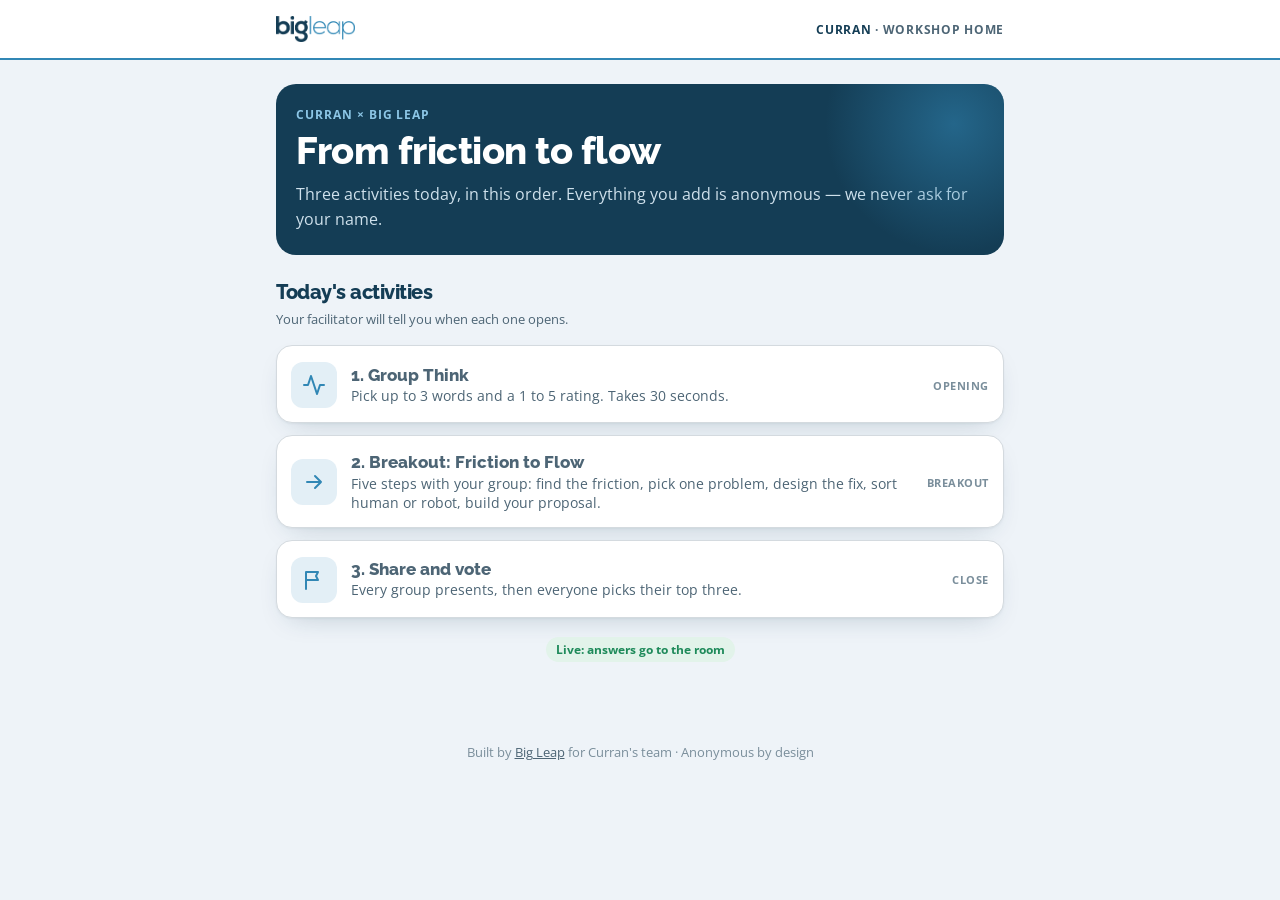
==== commit a0cb27ca: "Drop "About you" from the home page; ask where the friction sits - The toolkit home no longer asks f" ====
--- a/curran/index.html
+++ b/curran/index.html
@@ -48,16 +48,6 @@
     <p>Three activities today, in this order. Everything you add is anonymous — we never ask for your name.</p>
   </section>
 
-  <section class="card" aria-labelledby="g">
-    <h2 id="g">Who are you?</h2>
-    <p class="small" id="meintro" style="margin-top:4px">Find your name and we'll fill in your team and breakout group. Your answers stay anonymous; your name never leaves this phone.</p>
-    <div id="findme" style="margin-top:12px"></div>
-    <h3 style="font-size:16px;margin-top:16px">Which team do you work on?</h3>
-    <div class="chips" id="teams"></div>
-    <h3 style="font-size:16px;margin-top:16px">Which group are you in?</h3>
-    <p class="small" style="margin-top:2px">Change it any time. Your answers move with you.</p>
-    <div class="chips" id="grps"></div>
-  </section>
 
   <h2 style="font-size:20px;font-weight:800;margin-top:26px">Today's activities</h2>
   <p class="small" style="margin:4px 0 10px">Your facilitator will tell you when each one opens.</p>
@@ -73,18 +63,6 @@
 <script src="../assets/config.js"></script>
 <script src="../assets/workshop.js"></script>
 <script>
-  var t = document.getElementById('teams');
-  t.innerHTML = BL.config.teams.map(function (x) { return '<button class="chip" data-v="' + BL.esc(x) + '">' + BL.esc(x) + '</button>'; }).join('');
-  BL.choice(t, { onChange: function (v) { BL.setTeam(v); } });
-  var gp = document.getElementById('grps');
-  gp.innerHTML = BL.config.groups.map(function (g) { return '<button class="chip" data-v="' + BL.esc(g.id) + '"><b>' + BL.esc(g.name) + '</b> · ' + BL.esc(g.lead) + '</button>'; }).join('');
-  BL.choice(gp, { onChange: function (v) { BL.setGroup(v); BL.chrome('Workshop home'); } });
-  function mark() {
-    [[t, BL.team()], [gp, BL.group()]].forEach(function (x) { [].forEach.call(x[0].querySelectorAll('[data-v]'), function (b) { b.setAttribute('aria-pressed', b.getAttribute('data-v') === x[1] ? 'true' : 'false'); }); });
-  }
-  mark();
-  BL.findMe(document.getElementById('findme'), function () { mark(); BL.chrome('Workshop home'); });
-  if (!document.getElementById('findme').innerHTML) { document.getElementById('g').textContent = 'About you'; document.getElementById('meintro').textContent = 'Pick your team and breakout group. Your answers stay anonymous.'; }
 
   /* A finished activity keeps its own link (people re-enter it), and gains a
      separate "see the room" link. Those are the only two places to go from here. */
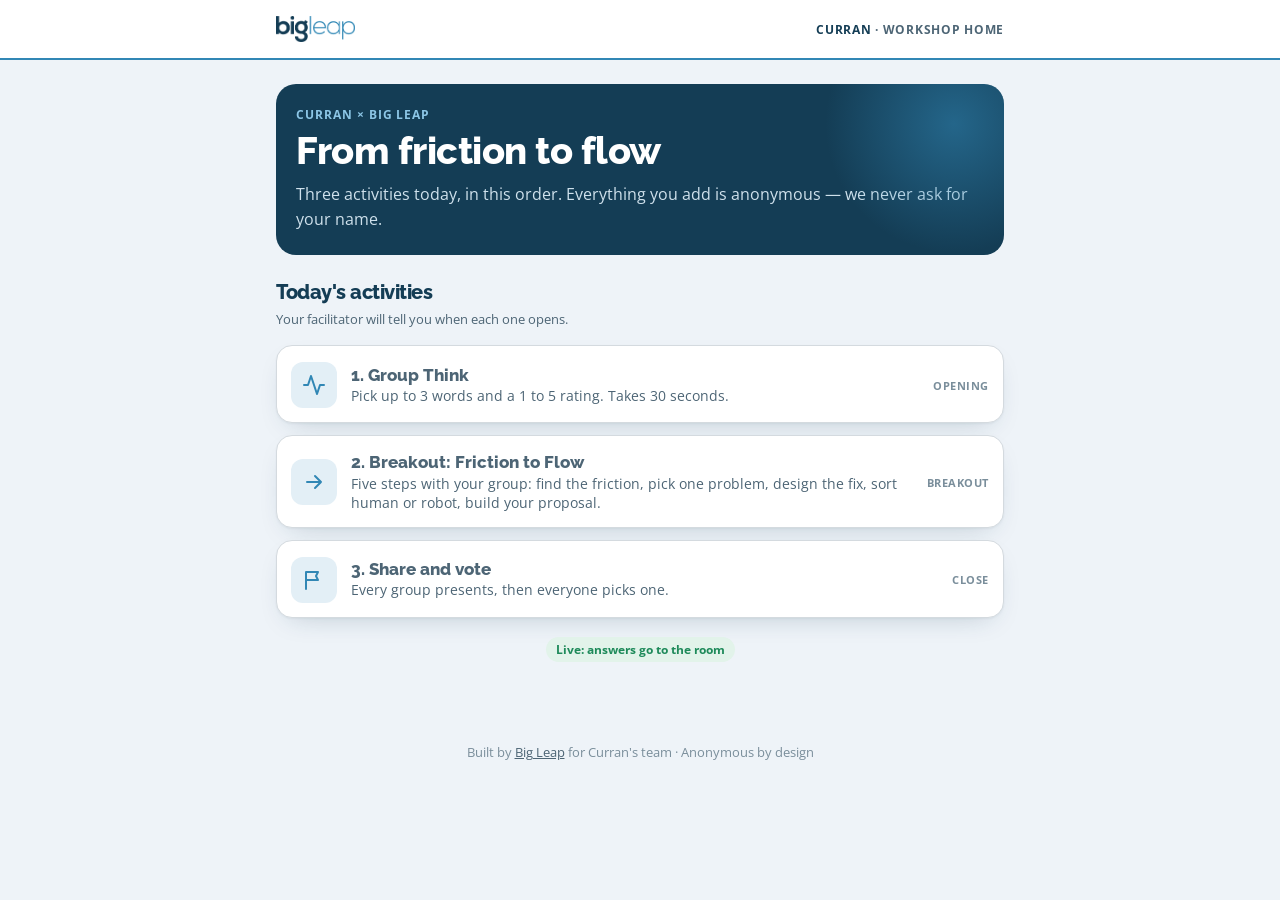
==== commit 18d287bf: "Final pre-session pass: round-two reset, stale vote copy, polish Found by an independent audit plus " ====
--- a/curran/index.html
+++ b/curran/index.html
@@ -54,7 +54,7 @@
   <nav class="acts" aria-label="Today's activities, in order">
     <a class="act" href="pulse.html" data-a="pulse"><span class="ic"><svg viewBox="0 0 24 24" fill="none" stroke="currentColor" stroke-width="2" stroke-linecap="round" stroke-linejoin="round"><path d="M22 12h-4l-3 9L9 3l-3 9H2"/></svg></span><span><b>1. Group Think</b><span>Pick up to 3 words and a 1 to 5 rating. Takes 30 seconds.</span></span><span class="when">Opening</span></a>
     <a class="act" href="breakout.html" data-a="breakout"><span class="ic"><svg viewBox="0 0 24 24" fill="none" stroke="currentColor" stroke-width="2" stroke-linecap="round" stroke-linejoin="round"><path d="M5 12h14M13 6l6 6-6 6"/></svg></span><span><b>2. Breakout: Friction to Flow</b><span>Five steps with your group: find the friction, pick one problem, design the fix, sort human or robot, build your proposal.</span></span><span class="when">Breakout</span></a>
-    <a class="act" href="breakout.html?step=6" data-a="vote"><span class="ic"><svg viewBox="0 0 24 24" fill="none" stroke="currentColor" stroke-width="2" stroke-linecap="round" stroke-linejoin="round"><path d="M4 21V4M4 4h12l-2 4 2 4H4"/></svg></span><span><b>3. Share and vote</b><span>Every group presents, then everyone picks their top three.</span></span><span class="when">Close</span></a>
+    <a class="act" href="vote.html" data-a="vote"><span class="ic"><svg viewBox="0 0 24 24" fill="none" stroke="currentColor" stroke-width="2" stroke-linecap="round" stroke-linejoin="round"><path d="M4 21V4M4 4h12l-2 4 2 4H4"/></svg></span><span><b>3. Share and vote</b><span>Every group presents, then everyone picks one.</span></span><span class="when">Close</span></a>
   </nav>
 
   <p style="text-align:center;margin-top:18px"><span id="mode"></span></p>
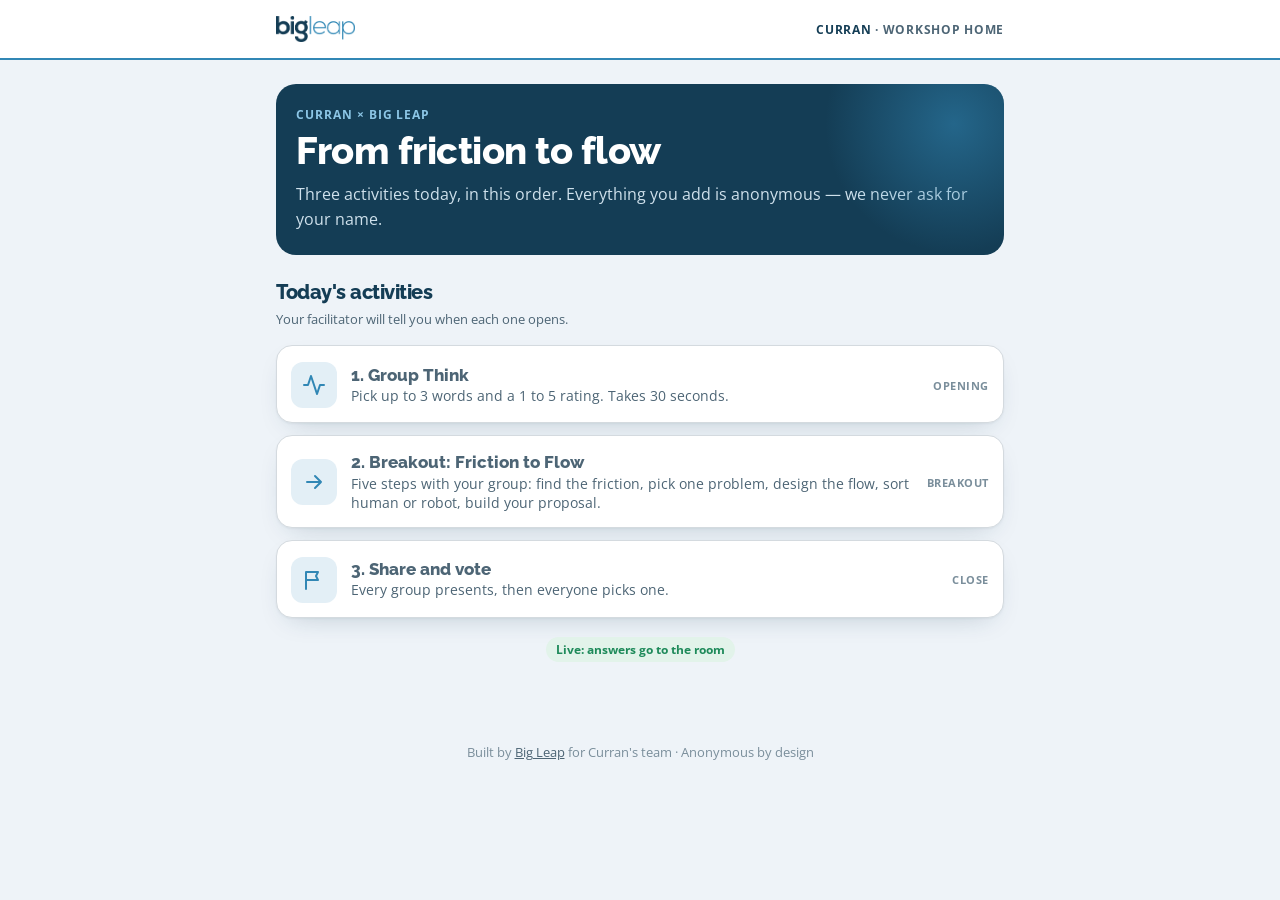
==== commit c0409ba5: "Match the home page to the renamed step 3 (Design the flow) Co-Authored-By: Claude Opus 5 <noreply@a" ====
--- a/curran/index.html
+++ b/curran/index.html
@@ -53,7 +53,7 @@
   <p class="small" style="margin:4px 0 10px">Your facilitator will tell you when each one opens.</p>
   <nav class="acts" aria-label="Today's activities, in order">
     <a class="act" href="pulse.html" data-a="pulse"><span class="ic"><svg viewBox="0 0 24 24" fill="none" stroke="currentColor" stroke-width="2" stroke-linecap="round" stroke-linejoin="round"><path d="M22 12h-4l-3 9L9 3l-3 9H2"/></svg></span><span><b>1. Group Think</b><span>Pick up to 3 words and a 1 to 5 rating. Takes 30 seconds.</span></span><span class="when">Opening</span></a>
-    <a class="act" href="breakout.html" data-a="breakout"><span class="ic"><svg viewBox="0 0 24 24" fill="none" stroke="currentColor" stroke-width="2" stroke-linecap="round" stroke-linejoin="round"><path d="M5 12h14M13 6l6 6-6 6"/></svg></span><span><b>2. Breakout: Friction to Flow</b><span>Five steps with your group: find the friction, pick one problem, design the fix, sort human or robot, build your proposal.</span></span><span class="when">Breakout</span></a>
+    <a class="act" href="breakout.html" data-a="breakout"><span class="ic"><svg viewBox="0 0 24 24" fill="none" stroke="currentColor" stroke-width="2" stroke-linecap="round" stroke-linejoin="round"><path d="M5 12h14M13 6l6 6-6 6"/></svg></span><span><b>2. Breakout: Friction to Flow</b><span>Five steps with your group: find the friction, pick one problem, design the flow, sort human or robot, build your proposal.</span></span><span class="when">Breakout</span></a>
     <a class="act" href="vote.html" data-a="vote"><span class="ic"><svg viewBox="0 0 24 24" fill="none" stroke="currentColor" stroke-width="2" stroke-linecap="round" stroke-linejoin="round"><path d="M4 21V4M4 4h12l-2 4 2 4H4"/></svg></span><span><b>3. Share and vote</b><span>Every group presents, then everyone picks one.</span></span><span class="when">Close</span></a>
   </nav>
 
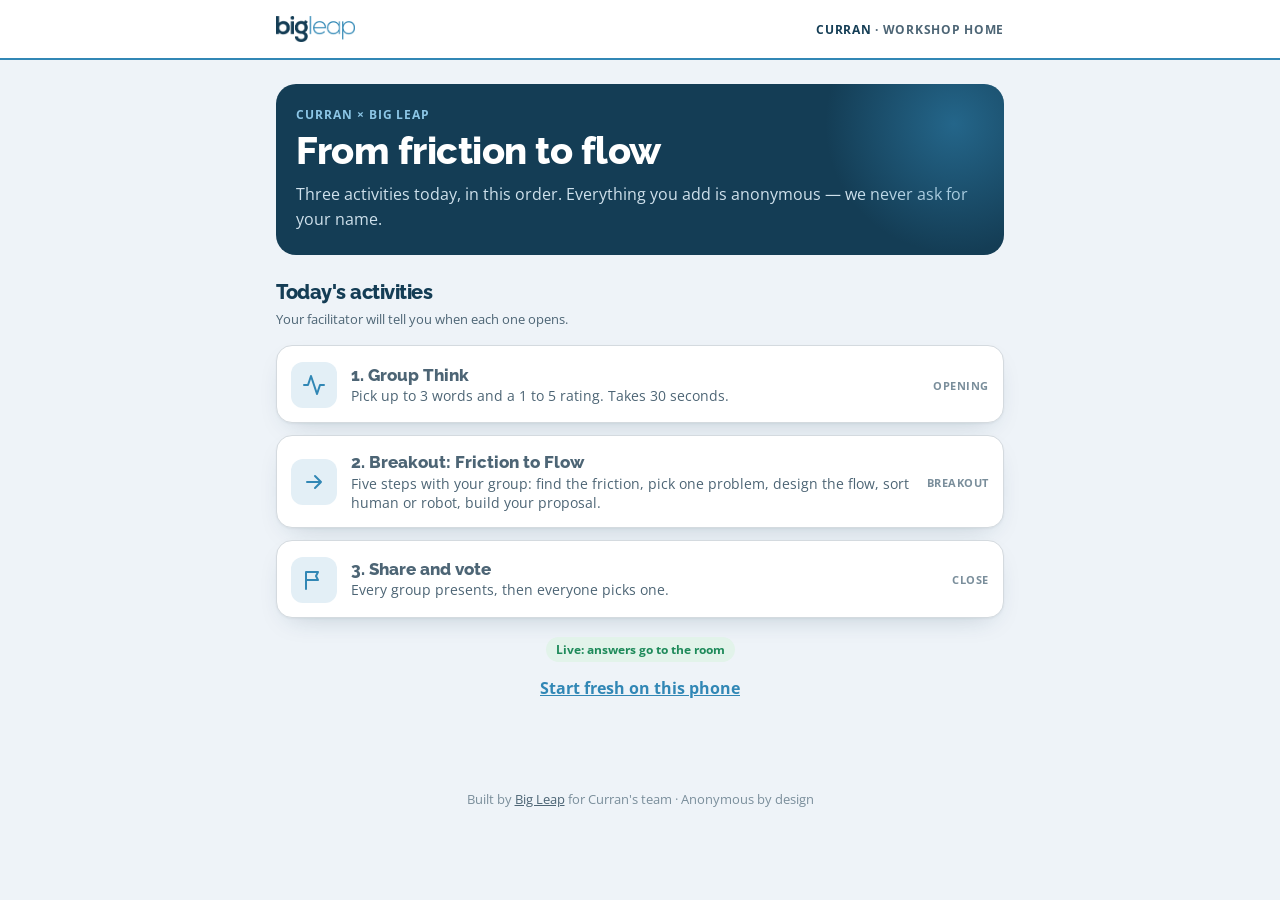
==== commit adc7eca2: "Add a way to clear a phone that still holds test answers Clearing the results sheet does nothing to " ====
--- a/curran/index.html
+++ b/curran/index.html
@@ -58,6 +58,7 @@
   </nav>
 
   <p style="text-align:center;margin-top:18px"><span id="mode"></span></p>
+  <p style="text-align:center;margin-top:6px"><button class="linkbtn" type="button" id="freshBtn">Start fresh on this phone</button></p>
 </main>
 <footer class="foot">Built by <a href="https://www.bigleap.com/" rel="noopener">Big Leap</a> for Curran's team · Anonymous by design</footer>
 <script src="../assets/config.js"></script>
@@ -80,6 +81,24 @@
     a.insertAdjacentElement('afterend', see);
   });
   BL.chrome('Workshop home');
+  /* A phone that was used for testing keeps its old answers. Two taps wipe this device clean;
+     anything already sent to the room is untouched. */
+  (function () {
+    var b = document.getElementById('freshBtn'), armed = false, t = null;
+    if (!b) return;
+    b.addEventListener('click', function () {
+      if (!armed) {
+        armed = true; b.textContent = 'Tap again to clear this phone';
+        b.style.color = '#C8442E'; b.style.fontWeight = '800';
+        t = setTimeout(function () { armed = false; b.textContent = 'Start fresh on this phone'; b.style.color = ''; b.style.fontWeight = ''; }, 5000);
+        return;
+      }
+      clearTimeout(t);
+      BL.clearDevice();
+      b.textContent = 'Cleared. Reloading\u2026';
+      location.replace('index.html?cleared=1');
+    });
+  })();
 </script>
 </body>
 </html>
